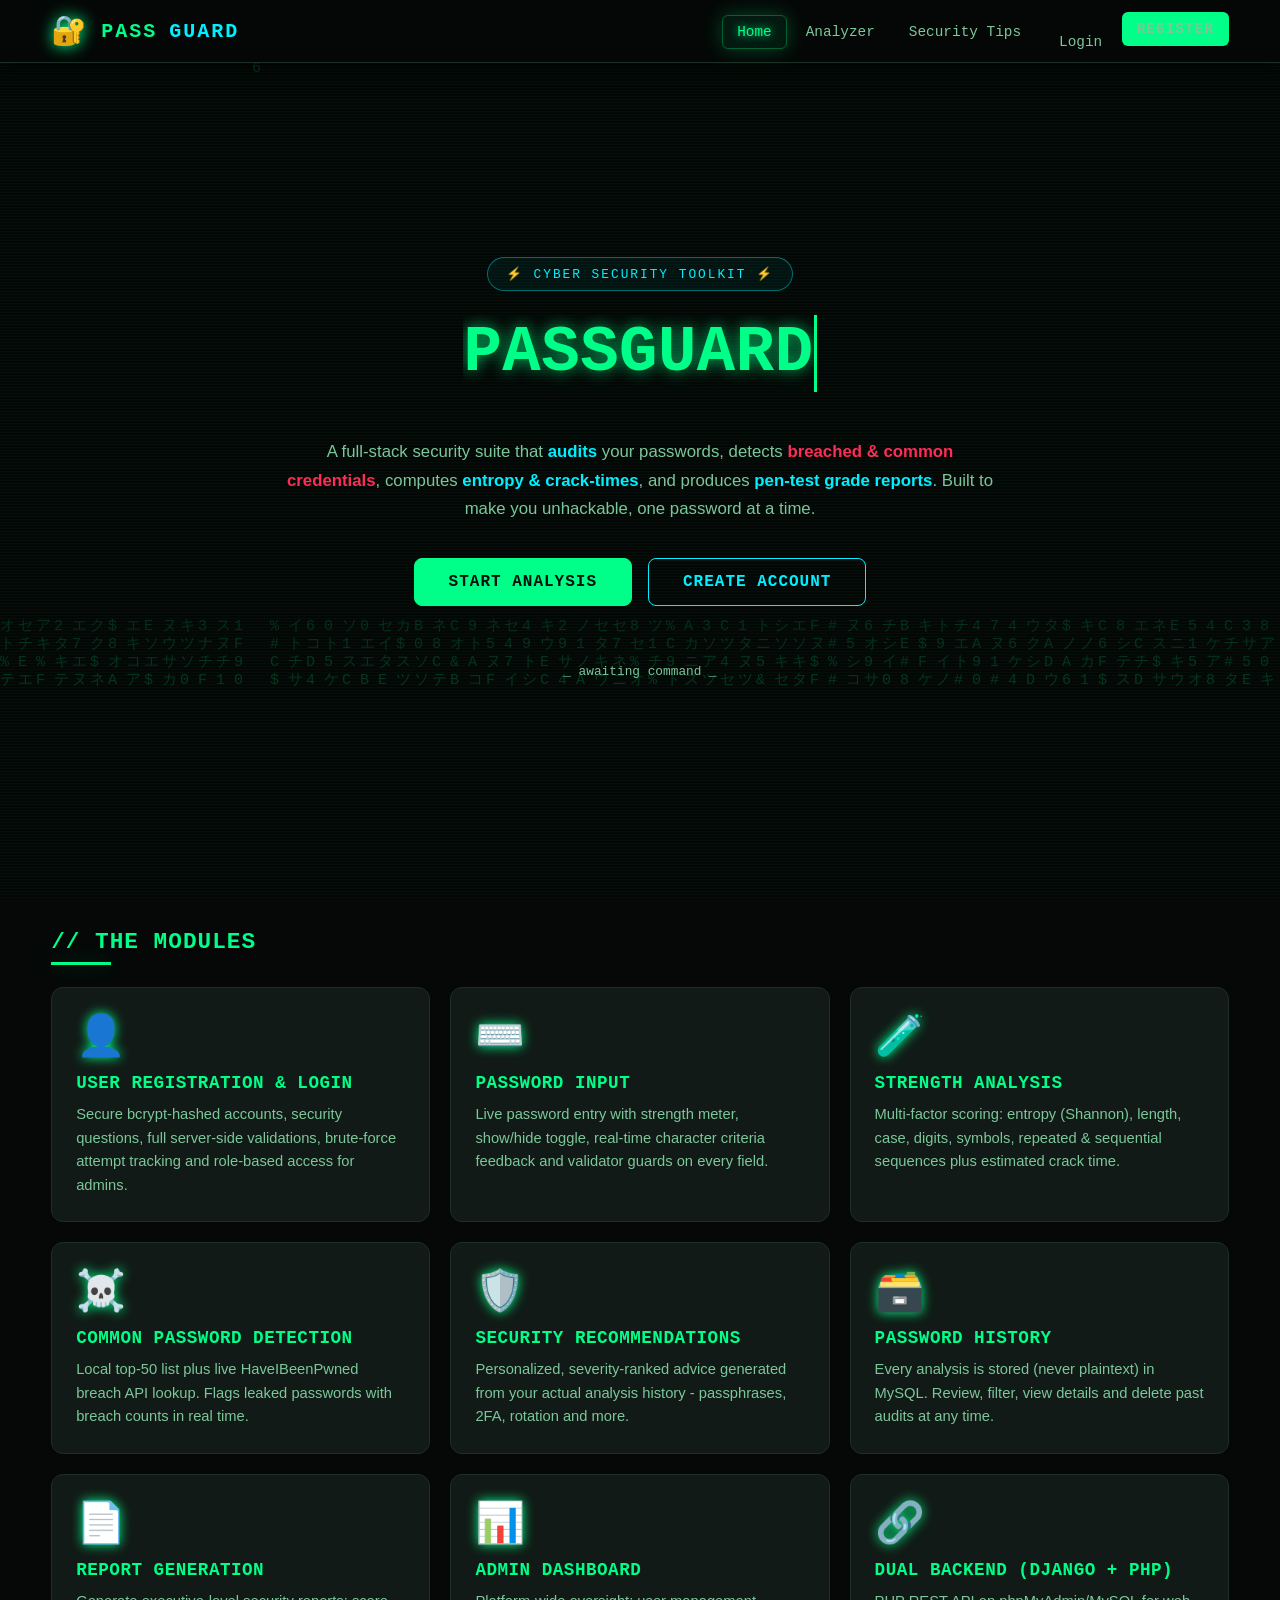
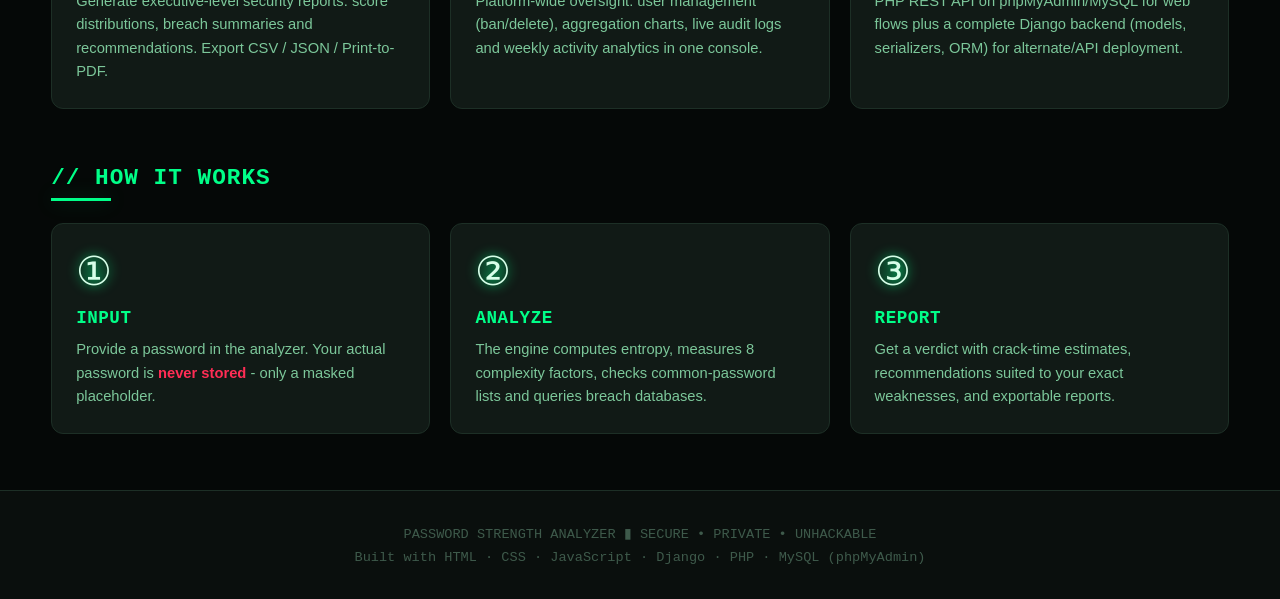
==== frontend/index.html @ cce9795c "Initial commit: PassGuard password strength analyzer" ====
﻿<!DOCTYPE html>
<html lang="en">
<head>
  <meta charset="UTF-8">
  <meta name="viewport" content="width=device-width, initial-scale=1.0">
  <title>PassGuard :: Password Strength Analyzer</title>
  <link rel="stylesheet" href="css/style.css">
  <link rel="icon" href="images/logo.svg" type="image/svg+xml">
</head>
<body>
  <canvas id="matrix-canvas" class="matrix-bg"></canvas>
  <div class="scanlines"></div>

  <nav class="navbar">
    <a class="brand" href="index.html"><span class="brand-icon">🔐</span> Pass<span style="color:var(--neon-cyan)">Guard</span></a>
    <ul class="nav-links" id="nav-links">
      <li><a href="index.html" class="active">Home</a></li>
      <li><a href="analyzer.html">Analyzer</a></li>
      <li><a href="recommendations.html">Security Tips</a></li>
      <li id="nav-admin" style="display:none;"><a href="admin_dashboard.html" style="color:var(--toxic-red)">Admin</a></li>
      <li><span id="user-badge" class="terminal-text muted" style="font-size:.75rem;"></span></li>
      <li id="nav-auth-area"></li>
    </ul>
    <button class="burger" onclick="document.getElementById('nav-links').classList.toggle('open')"><span></span><span></span><span></span></button>
  </nav>

  <section class="hero">
    <div class="hero-badge">⚡ CYBER SECURITY TOOLKIT ⚡</div>
    <h1><span class="typewriter" id="typewriter-text" data-text="PASSGUARD"></span></h1>
    <p>
      A full-stack security suite that <b class="cyan-text">audits</b> your passwords, detects
      <b class="danger">breached &amp; common credentials</b>, computes
      <b class="cyan-text">entropy &amp; crack-times</b>, and produces
      <b class="cyan-text">pen-test grade reports</b>. Built to make you
      unhackable, one password at a time.
    </p>
    <div style="display:flex; gap:16px; flex-wrap:wrap; justify-content:center; margin-top:10px;">
      <a href="analyzer.html" class="btn btn-solid btn-lg">START ANALYSIS</a>
      <a href="register.html" class="btn btn-cyan btn-lg">CREATE ACCOUNT</a>
    </div>
    <div class="terminal-text muted" style="margin-top:34px; font-size:.8rem;">
      <span class="blink">_</span> awaiting command <span class="blink">_</span>
    </div>
  </section>

  <section class="section">
    <h2 class="section-title">// THE MODULES</h2>
    <div class="grid grid-3">
      <div class="card animate-in delay-1">
        <span class="card-icon">👤</span>
        <h3>USER REGISTRATION &amp; LOGIN</h3>
        <p>Secure bcrypt-hashed accounts, security questions, full server-side validations, brute-force attempt tracking and role-based access for admins.</p>
      </div>
      <div class="card animate-in delay-2">
        <span class="card-icon">⌨️</span>
        <h3>PASSWORD INPUT</h3>
        <p>Live password entry with strength meter, show/hide toggle, real-time character criteria feedback and validator guards on every field.</p>
      </div>
      <div class="card animate-in delay-3">
        <span class="card-icon">🧪</span>
        <h3>STRENGTH ANALYSIS</h3>
        <p>Multi-factor scoring: entropy (Shannon), length, case, digits, symbols, repeated &amp; sequential sequences plus estimated crack time.</p>
      </div>
      <div class="card animate-in delay-2">
        <span class="card-icon">☠️</span>
        <h3>COMMON PASSWORD DETECTION</h3>
        <p>Local top-50 list plus live HaveIBeenPwned breach API lookup. Flags leaked passwords with breach counts in real time.</p>
      </div>
      <div class="card animate-in delay-3">
        <span class="card-icon">🛡️</span>
        <h3>SECURITY RECOMMENDATIONS</h3>
        <p>Personalized, severity-ranked advice generated from your actual analysis history - passphrases, 2FA, rotation and more.</p>
      </div>
      <div class="card animate-in delay-4">
        <span class="card-icon">🗃️</span>
        <h3>PASSWORD HISTORY</h3>
        <p>Every analysis is stored (never plaintext) in MySQL. Review, filter, view details and delete past audits at any time.</p>
      </div>
      <div class="card animate-in delay-3">
        <span class="card-icon">📄</span>
        <h3>REPORT GENERATION</h3>
        <p>Generate executive-level security reports: score distributions, breach summaries and recommendations. Export CSV / JSON / Print-to-PDF.</p>
      </div>
      <div class="card animate-in delay-4">
        <span class="card-icon">📊</span>
        <h3>ADMIN DASHBOARD</h3>
        <p>Platform-wide oversight: user management (ban/delete), aggregation charts, live audit logs and weekly activity analytics in one console.</p>
      </div>
      <div class="card animate-in delay-5">
        <span class="card-icon">🔗</span>
        <h3>DUAL BACKEND (DJANGO + PHP)</h3>
        <p>PHP REST API on phpMyAdmin/MySQL for web flows plus a complete Django backend (models, serializers, ORM) for alternate/API deployment.</p>
      </div>
    </div>
  </section>

  <section class="section" style="padding-top:0;">
    <h2 class="section-title">// HOW IT WORKS</h2>
    <div class="grid grid-3">
      <div class="card">
        <span class="card-icon">①</span>
        <h3>INPUT</h3>
        <p>Provide a password in the analyzer. Your actual password is <b class="danger">never stored</b> - only a masked placeholder.</p>
      </div>
      <div class="card">
        <span class="card-icon">②</span>
        <h3>ANALYZE</h3>
        <p>The engine computes entropy, measures 8 complexity factors, checks common-password lists and queries breach databases.</p>
      </div>
      <div class="card">
        <span class="card-icon">③</span>
        <h3>REPORT</h3>
        <p>Get a verdict with crack-time estimates, recommendations suited to your exact weaknesses, and exportable reports.</p>
      </div>
    </div>
  </section>

  <footer class="footer">
<p>PASSWORD STRENGTH ANALYZER <span class="blink">▮</span> SECURE • PRIVATE • UNHACKABLE</p>
    <p style="margin-top:8px;">Built with HTML · CSS · JavaScript · Django · PHP · MySQL (phpMyAdmin)</p>
  </footer>

  <script src="js/common.js"></script>
</body>
</html>
---- frontend/css/style.css ----
/* ============================================================
   PASSWORD STRENGTH ANALYZER - HACKING THEME STYLESHEET
   Colors: Matrix green, neon cyan, terminal black, toxic red
   ============================================================ */

:root {
  --bg-deep: #050807;
  --bg-dark: #0a0f0d;
  --bg-panel: #0e1411;
  --bg-card: #111a16;
  --border-glow: #1d2f26;
  --matrix-green: #00ff88;
  --matrix-green-dim: #00cc6a;
  --neon-cyan: #00f0ff;
  --toxic-red: #ff2d55;
  --warning-amber: #ffb020;
  --text-primary: #d7ffe9;
  --text-secondary: #7cc79a;
  --text-muted: #3e5a4b;
  --shadow-green: 0 0 20px rgba(0, 255, 136, 0.25);
  --shadow-cyan: 0 0 25px rgba(0, 240, 255, 0.3);
  --font-terminal: 'Courier New', 'Consolas', monospace;
  --font-body: 'Segoe UI', 'Roboto', Arial, sans-serif;
}

* {
  margin: 0;
  padding: 0;
  box-sizing: border-box;
}

html {
  scroll-behavior: smooth;
}

body {
  background: var(--bg-deep);
  color: var(--text-primary);
  font-family: var(--font-body);
  min-height: 100vh;
  overflow-x: hidden;
  position: relative;
}

/* ---------- Matrix falling code background ---------- */
.matrix-bg {
  position: fixed;
  top: 0;
  left: 0;
  width: 100%;
  height: 100%;
  z-index: -2;
  opacity: 0.18;
  pointer-events: none;
}

/* ---------- Scanline overlay ---------- */
.scanlines {
  position: fixed;
  top: 0;
  left: 0;
  width: 100%;
  height: 100%;
  z-index: -1;
  pointer-events: none;
  background: repeating-linear-gradient(
    to bottom,
    rgba(0, 255, 136, 0.035) 0px,
    rgba(0, 255, 136, 0.035) 1px,
    transparent 1px,
    transparent 3px
  );
  animation: scanMove 8s linear infinite;
}

@keyframes scanMove {
  0% { background-position: 0 0; }
  100% { background-position: 0 100px; }
}

/* ---------- Glitch / blink cursor ---------- */
.blink {
  animation: blinker 1s step-end infinite;
}

@keyframes blinker {
  50% { opacity: 0; }
}

/* ---------- Fade / slide in animations ---------- */
@keyframes fadeInUp {
  from { opacity: 0; transform: translateY(28px); }
  to { opacity: 1; transform: translateY(0); }
}

@keyframes fadeIn {
  from { opacity: 0; }
  to { opacity: 1; }
}

@keyframes pulseGlow {
  0%, 100% { box-shadow: 0 0 12px rgba(0, 255, 136, 0.35); }
  50% { box-shadow: 0 0 30px rgba(0, 255, 136, 0.65); }
}

@keyframes typing {
  from { width: 0; }
  to { width: 100%; }
}

@keyframes scanLine {
  0% { transform: translateY(-100%); }
  100% { transform: translateY(100%); }
}

.animate-in {
  animation: fadeInUp 0.7s ease both;
}

.delay-1 { animation-delay: 0.1s; }
.delay-2 { animation-delay: 0.2s; }
.delay-3 { animation-delay: 0.3s; }
.delay-4 { animation-delay: 0.4s; }
.delay-5 { animation-delay: 0.5s; }

/* ---------- Typography ---------- */
h1, h2, h3, h4 {
  font-weight: 700;
  letter-spacing: 0.5px;
}

.section-title {
  font-family: var(--font-terminal);
  color: var(--matrix-green);
  text-transform: uppercase;
  font-size: 1.42rem;
  position: relative;
  padding-bottom: 10px;
  margin-bottom: 22px;
  letter-spacing: 1px;
  animation: fadeInUp 0.6s ease both;
}

.section-title::after {
  content: '';
  position: absolute;
  left: 0;
  bottom: 0;
  width: 60px;
  height: 3px;
  background: var(--matrix-green);
  box-shadow: var(--shadow-green);
  animation: pulseGlow 2.2s ease-in-out infinite;
}

.terminal-text {
  font-family: var(--font-terminal);
}

.matrix-green { color: var(--matrix-green) !important; }

.muted { color: var(--text-secondary); }
.danger { color: var(--toxic-red); }
.cyan-text { color: var(--neon-cyan); }

/* ---------- Navbar ---------- */
.navbar {
  position: sticky;
  top: 0;
  z-index: 1000;
  background: rgba(5, 8, 7, 0.92);
  backdrop-filter: blur(12px);
  border-bottom: 1px solid var(--border-glow);
  padding: 12px 4%;
  display: flex;
  align-items: center;
  justify-content: space-between;
  box-shadow: 0 4px 25px rgba(0, 0, 0, 0.6);
}

.brand {
  display: flex;
  align-items: center;
  gap: 12px;
  color: var(--matrix-green);
  font-family: var(--font-terminal);
  font-size: 1.25rem;
  font-weight: bold;
  text-decoration: none;
  text-transform: uppercase;
  letter-spacing: 2px;
}

.brand-icon {
  font-size: 1.8rem;
  filter: drop-shadow(0 0 8px var(--matrix-green));
  animation: pulseGlow 2s ease-in-out infinite;
}

.nav-links {
  display: flex;
  gap: 4px;
  align-items: center;
  list-style: none;
  flex-wrap: wrap;
}

.nav-links a {
  color: var(--text-secondary);
  text-decoration: none;
  padding: 8px 14px;
  border-radius: 6px;
  font-size: 0.9rem;
  font-family: var(--font-terminal);
  transition: all 0.25s ease;
  border: 1px solid transparent;
  white-space: nowrap;
}

.nav-links a:hover,
.nav-links a.active {
  color: var(--matrix-green);
  background: rgba(0, 255, 136, 0.08);
  border: 1px solid rgba(0, 255, 136, 0.3);
  box-shadow: var(--shadow-green);
  text-shadow: 0 0 8px var(--matrix-green);
}

.burger {
  display: none;
  flex-direction: column;
  gap: 5px;
  cursor: pointer;
  background: transparent;
  border: none;
}

.burger span {
  width: 26px;
  height: 3px;
  background: var(--matrix-green);
  border-radius: 2px;
}

/* ---------- Hero ---------- */
.hero {
  min-height: 90vh;
  display: flex;
  align-items: center;
  justify-content: center;
  text-align: center;
  padding: 60px 5%;
  flex-direction: column;
  gap: 24px;
  position: relative;
}

.hero h1 {
  font-family: var(--font-terminal);
  font-size: clamp(2.2rem, 5vw, 4rem);
  color: var(--matrix-green);
  text-shadow: 0 0 15px rgba(0, 255, 136, 0.7);
  text-transform: uppercase;
  line-height: 1.2;
}

.hero h1 .typewriter {
  display: inline-block;
  overflow: hidden;
  white-space: nowrap;
  border-right: 3px solid var(--matrix-green);
  animation: typing 3s steps(30) 1s 1 normal both, blinker 0.8s step-end infinite;
  max-width: 100%;
}

.hero p {
  max-width: 720px;
  color: var(--text-secondary);
  font-size: 1.05rem;
  line-height: 1.7;
}

.hero-badge {
  font-family: var(--font-terminal);
  font-size: 0.8rem;
  color: var(--neon-cyan);
  border: 1px solid rgba(0, 240, 255, 0.4);
  padding: 8px 18px;
  border-radius: 50px;
  background: rgba(0, 240, 255, 0.05);
  letter-spacing: 2px;
  animation: pulseGlow 2.5s ease-in-out infinite;
}

/* ---------- Buttons ---------- */
.btn {
  display: inline-block;
  padding: 11px 24px;
  border-radius: 8px;
  font-family: var(--font-terminal);
  font-size: 0.9rem;
  font-weight: bold;
  letter-spacing: 1px;
  text-transform: uppercase;
  cursor: pointer;
  border: 1px solid var(--matrix-green);
  color: var(--matrix-green);
  background: transparent;
  text-decoration: none;
  transition: all 0.3s ease;
  position: relative;
  overflow: hidden;
}

.btn::after {
  content: '';
  position: absolute;
  inset: 0;
  background: linear-gradient(120deg, transparent, rgba(0, 255, 136, 0.15), transparent);
  transform: translateX(-120%);
  transition: transform 0.5s ease;
}

.btn:hover::after {
  transform: translateX(120%);
}

.btn:hover {
  background: rgba(0, 255, 136, 0.12);
  box-shadow: var(--shadow-green);
  transform: translateY(-2px);
}

.btn-solid {
  background: var(--matrix-green);
  color: #04100a;
}

.btn-solid:hover {
  color: #04100a;
  box-shadow: 0 0 30px rgba(0, 255, 136, 0.6);
}

.btn-cyan {
  border-color: var(--neon-cyan);
  color: var(--neon-cyan);
}

.btn-cyan:hover {
  background: rgba(0, 240, 255, 0.1);
  box-shadow: var(--shadow-cyan);
}

.btn-red {
  border-color: var(--toxic-red);
  color: var(--toxic-red);
}

.btn-red:hover {
  background: rgba(255, 45, 85, 0.1);
  box-shadow: 0 0 20px rgba(255, 45, 85, 0.35);
}

.btn-sm {
  padding: 7px 14px;
  font-size: 0.78rem;
}

.btn-lg {
  padding: 14px 34px;
  font-size: 1rem;
}

/* ---------- Cards ---------- */
.card {
  background: var(--bg-card);
  border: 1px solid var(--border-glow);
  border-radius: 12px;
  padding: 24px;
  position: relative;
  transition: all 0.3s ease;
  overflow: hidden;
}

.card::before {
  content: '';
  position: absolute;
  top: 0;
  left: -100%;
  width: 100%;
  height: 2px;
  background: linear-gradient(90deg, transparent, var(--matrix-green), transparent);
  transition: left 0.6s ease;
}

.card:hover::before {
  left: 100%;
}

.card:hover {
  transform: translateY(-5px);
  border-color: rgba(0, 255, 136, 0.4);
  box-shadow: var(--shadow-green);
}

.card-icon {
  font-size: 2.5rem;
  margin-bottom: 14px;
  display: inline-block;
  filter: drop-shadow(0 0 6px var(--matrix-green));
}

.card h3 {
  color: var(--matrix-green);
  margin-bottom: 10px;
  font-family: var(--font-terminal);
  font-size: 1.1rem;
}

.card p {
  color: var(--text-secondary);
  font-size: 0.92rem;
  line-height: 1.6;
}

/* ---------- Grid ---------- */
.grid {
  display: grid;
  gap: 20px;
}

.grid-3 {
  grid-template-columns: repeat(auto-fit, minmax(280px, 1fr));
}

.grid-2 {
  grid-template-columns: repeat(auto-fit, minmax(340px, 1fr));
}

/* ---------- Forms ---------- */
.form-container {
  max-width: 460px;
  margin: 30px auto;
  background: var(--bg-panel);
  border: 1px solid var(--border-glow);
  border-radius: 14px;
  padding: 28px;
  box-shadow: 0 0 40px rgba(0, 255, 136, 0.08);
  animation: fadeInUp 0.6s ease both;
  position: relative;
}

.form-container::before {
  content: '';
  position: absolute;
  top: 0;
  left: 0;
  right: 0;
  height: 3px;
  background: linear-gradient(90deg, var(--matrix-green), var(--neon-cyan), var(--toxic-red));
  border-radius: 14px 14px 0 0;
}

.form-group {
  margin-bottom: 14px;
  position: relative;
}

.form-group label {
  display: block;
  margin-bottom: 6px;
  font-family: var(--font-terminal);
  font-size: 0.8rem;
  color: var(--text-secondary);
  letter-spacing: 1px;
}

.form-group input,
.form-group select,
.form-group textarea {
  width: 100%;
  padding: 11px 14px;
  background: var(--bg-deep);
  border: 1px solid var(--border-glow);
  border-radius: 8px;
  color: var(--text-primary);
  font-family: var(--font-terminal);
  font-size: 0.95rem;
  transition: all 0.3s ease;
  outline: none;
}

.form-group input:focus,
.form-group select:focus,
.form-group textarea:focus {
  border-color: var(--matrix-green);
  box-shadow: var(--shadow-green);
}

.form-group input.invalid {
  border-color: var(--toxic-red);
  box-shadow: 0 0 12px rgba(255, 45, 85, 0.3);
  animation: shake 0.4s ease;
}

.form-group input.valid {
  border-color: var(--matrix-green);
}

@keyframes shake {
  0%, 100% { transform: translateX(0); }
  25% { transform: translateX(-6px); }
  75% { transform: translateX(6px); }
}

.input-wrapper {
  position: relative;
}

.input-wrapper .toggle-password {
  position: absolute;
  right: 12px;
  top: 50%;
  transform: translateY(-50%);
  background: transparent;
  border: none;
  color: var(--text-secondary);
  cursor: pointer;
  font-size: 1rem;
}

.error-msg {
  color: var(--toxic-red);
  font-size: 0.78rem;
  margin-top: 6px;
  font-family: var(--font-terminal);
  display: none;
}

.error-msg.show {
  display: block;
  animation: fadeIn 0.3s ease;
}

.form-link {
  text-align: center;
  margin-top: 14px;
  font-size: 0.88rem;
  color: var(--text-muted);
}

.form-link a {
  color: var(--neon-cyan);
  text-decoration: none;
}

.form-link a:hover {
  text-shadow: 0 0 8px var(--neon-cyan);
}

/* ---------- Password strength meter ---------- */
.strength-meter {
  margin-top: 10px;
  height: 10px;
  background: var(--bg-deep);
  border-radius: 50px;
  overflow: hidden;
  border: 1px solid var(--border-glow);
  position: relative;
}

.strength-fill {
  height: 100%;
  width: 0%;
  border-radius: 50px;
  transition: width 0.45s cubic-bezier(0.65, 0, 0.35, 1),
              background 0.4s ease, box-shadow 0.4s ease;
}

.strength-stats {
  display: flex;
  justify-content: space-between;
  align-items: center;
  margin-top: 12px;
  font-family: var(--font-terminal);
  font-size: 0.85rem;
}

.strength-label {
  font-weight: bold;
  letter-spacing: 1px;
}

.criteria-list {
  margin-top: 16px;
  list-style: none;
}

.criteria-list li {
  display: flex;
  align-items: center;
  gap: 10px;
  padding: 6px 0;
  font-size: 0.88rem;
  color: var(--text-secondary);
  transition: all 0.3s ease;
}

.criteria-list li .crit-icon {
  width: 20px;
  text-align: center;
  transition: all 0.3s ease;
}

.criteria-list li.pass {
  color: var(--matrix-green);
}

.criteria-list li.fail {
  color: var(--toxic-red);
}

/* ---------- Analyzer page ---------- */
.analyzer-layout {
  display: grid;
  grid-template-columns: 1.2fr 0.8fr;
  gap: 30px;
  max-width: 1100px;
  margin: 40px auto;
  padding: 0 5%;
}

.analyzer-panel {
  background: var(--bg-panel);
  border: 1px solid var(--border-glow);
  border-radius: 14px;
  padding: 28px;
  animation: fadeInUp 0.6s ease both;
}

.analyzer-panel h2 {
  font-family: var(--font-terminal);
  color: var(--matrix-green);
  margin-bottom: 20px;
  font-size: 1.25rem;
  text-transform: uppercase;
  letter-spacing: 1px;
}

.analysis-result {
  display: none;
}

.analysis-result.show {
  display: block;
  animation: fadeIn 0.5s ease;
}

.result-header {
  padding-bottom: 16px;
  border-bottom: 1px dashed var(--border-glow);
  margin-bottom: 18px;
}

.result-score {
  font-family: var(--font-terminal);
  font-size: 2.4rem;
  font-weight: bold;
}

.score-weak { color: var(--toxic-red); text-shadow: 0 0 12px rgba(255, 45, 85, 0.6); }
.score-medium { color: var(--warning-amber); text-shadow: 0 0 12px rgba(255, 176, 32, 0.6); }
.score-strong { color: var(--matrix-green); text-shadow: 0 0 12px rgba(0, 255, 136, 0.6); }
.score-excellent { color: var(--neon-cyan); text-shadow: 0 0 12px rgba(0, 240, 255, 0.6); }

/* ---------- Stat blocks ---------- */
.stats-grid {
  display: grid;
  grid-template-columns: repeat(auto-fit, minmax(120px, 1fr));
  gap: 12px;
  margin: 16px 0;
}

.result-head {
  grid-template-columns: repeat(2, minmax(120px, 1fr));
  margin: 0;
}

.result-stats {
  grid-template-columns: repeat(3, minmax(120px, 1fr));
}

.stat-box {
  background: var(--bg-deep);
  border: 1px solid var(--border-glow);
  border-radius: 10px;
  padding: 14px 12px;
  text-align: center;
  display: flex;
  flex-direction: column;
  justify-content: center;
}

.stat-box .stat-value {
  font-family: var(--font-terminal);
  font-size: 1.5rem;
  font-weight: bold;
  color: var(--neon-cyan);
}

.stat-box .stat-label {
  font-size: 0.75rem;
  color: var(--text-muted);
  margin-top: 6px;
  text-transform: uppercase;
  letter-spacing: 1px;
}

/* ---------- Common password alert ---------- */
.common-alert {
  background: rgba(255, 45, 85, 0.08);
  border: 1px solid var(--toxic-red);
  border-radius: 10px;
  padding: 16px 20px;
  margin: 18px 0;
  display: none;
  align-items: center;
  gap: 14px;
  animation: pulseGlow 2s ease-in-out infinite;
}

.common-alert.show {
  display: flex;
}

.common-alert span {
  font-size: 1.4rem;
}

/* ---------- Tables ---------- */
.table-wrapper {
  overflow-x: auto;
  border: 1px solid var(--border-glow);
  border-radius: 10px;
  background: var(--bg-panel);
  width: 100%;
}

table {
  width: 100%;
  border-collapse: collapse;
  font-size: 0.88rem;
}

th {
  background: var(--bg-deep);
  color: var(--matrix-green);
  font-family: var(--font-terminal);
  text-transform: uppercase;
  letter-spacing: 1px;
  font-size: 0.76rem;
  padding: 12px 14px;
  text-align: left;
  border-bottom: 1px solid var(--border-glow);
}

td {
  padding: 11px 14px;
  border-bottom: 1px solid rgba(29, 47, 38, 0.5);
  color: var(--text-primary);
  vertical-align: middle;
}

.nowrap { white-space: nowrap; }

tr:hover td {
  background: rgba(0, 255, 136, 0.04);
}

.badge {
  display: inline-block;
  padding: 4px 14px;
  border-radius: 50px;
  font-family: var(--font-terminal);
  font-size: 0.75rem;
  font-weight: bold;
  letter-spacing: 1px;
  text-transform: uppercase;
}

.badge-weak { background: rgba(255, 45, 85, 0.15); color: var(--toxic-red); border: 1px solid var(--toxic-red); }
.badge-medium { background: rgba(255, 176, 32, 0.12); color: var(--warning-amber); border: 1px solid var(--warning-amber); }
.badge-strong { background: rgba(0, 255, 136, 0.12); color: var(--matrix-green); border: 1px solid var(--matrix-green); }
.badge-excellent { background: rgba(0, 240, 255, 0.12); color: var(--neon-cyan); border: 1px solid var(--neon-cyan); }
.badge-common { background: rgba(255, 45, 85, 0.2); color: #fff; border: 1px solid var(--toxic-red); }

/* ---------- Alerts / Toasts ---------- */
.alert {
  padding: 14px 18px;
  border-radius: 9px;
  margin-bottom: 18px;
  font-size: 0.9rem;
  display: none;
  font-family: var(--font-terminal);
  animation: fadeInUp 0.4s ease;
}

.alert.show { display: block; }

.alert-success {
  background: rgba(0, 255, 136, 0.1);
  border: 1px solid var(--matrix-green);
  color: var(--matrix-green);
}

.alert-error {
  background: rgba(255, 45, 85, 0.1);
  border: 1px solid var(--toxic-red);
  color: var(--toxic-red);
}

.alert-info {
  background: rgba(0, 240, 255, 0.1);
  border: 1px solid var(--neon-cyan);
  color: var(--neon-cyan);
}

.toast-container {
  position: fixed;
  bottom: 24px;
  right: 24px;
  z-index: 2000;
  display: flex;
  flex-direction: column;
  gap: 10px;
}

.toast {
  padding: 14px 22px;
  border-radius: 8px;
  font-family: var(--font-terminal);
  font-size: 0.85rem;
  max-width: 330px;
  animation: slideInRight 0.4s ease;
  box-shadow: 0 8px 30px rgba(0, 0, 0, 0.5);
}

@keyframes slideInRight {
  from { transform: translateX(120%); opacity: 0; }
  to { transform: translateX(0); opacity: 1; }
}

.toast-success { background: rgba(0, 80, 45, 0.95); border-left: 4px solid var(--matrix-green); color: var(--matrix-green); }
.toast-error { background: rgba(90, 15, 35, 0.95); border-left: 4px solid var(--toxic-red); color: var(--toxic-red); }
.toast-info { background: rgba(0, 50, 70, 0.95); border-left: 4px solid var(--neon-cyan); color: var(--neon-cyan); }

/* ---------- Section padding ---------- */
.section {
  padding: 56px 4%;
  max-width: 1280px;
  margin: 0 auto;
}

/* ---------- Stat counters (dashboard) ---------- */
.counter-card {
  text-align: center;
  background: var(--bg-panel);
  border: 1px solid var(--border-glow);
  border-radius: 12px;
  padding: 22px 16px;
  transition: all 0.3s ease;
}

.counter-card:hover {
  transform: translateY(-6px);
  box-shadow: var(--shadow-green);
}

.counter-card .counter {
  font-family: var(--font-terminal);
  font-size: 2rem;
  font-weight: bold;
  color: var(--matrix-green);
  text-shadow: 0 0 12px rgba(0, 255, 136, 0.5);
}

.counter-card .counter-label {
  color: var(--text-secondary);
  font-size: 0.85rem;
  letter-spacing: 1px;
  text-transform: uppercase;
  margin-top: 8px;
}

/* ---------- Charts ---------- */
.chart-container {
  background: var(--bg-panel);
  border: 1px solid var(--border-glow);
  border-radius: 12px;
  padding: 22px;
  margin-top: 20px;
}

.chart-container h3 {
  font-family: var(--font-terminal);
  color: var(--matrix-green);
  font-size: 0.95rem;
  letter-spacing: 1px;
  margin-bottom: 16px;
  text-transform: uppercase;
}

canvas {
  max-width: 100%;
  height: auto;
}

/* ---------- Terminal feed (admin) ---------- */
.terminal-feed {
  background: #020503;
  border: 1px solid var(--border-glow);
  border-radius: 12px;
  padding: 22px;
  font-family: var(--font-terminal);
  font-size: 0.82rem;
  max-height: 380px;
  overflow-y: auto;
  line-height: 1.9;
}

.terminal-feed .log-line::before {
  content: '>';
  color: var(--matrix-green);
  margin-right: 8px;
}

.terminal-feed .log-line {
  color: var(--text-secondary);
  animation: fadeIn 0.3s ease;
}

.terminal-feed .log-line.log-danger { color: var(--toxic-red); }
.terminal-feed .log-line.log-success { color: var(--matrix-green); }
.terminal-feed .log-line.log-info { color: var(--neon-cyan); }
.terminal-feed .log-line.log-warn { color: var(--warning-amber); }

.terminal-feed .log-time {
  color: var(--text-muted);
  margin-right: 10px;
}

/* ---------- Footer ---------- */
.footer {
  background: var(--bg-dark);
  border-top: 1px solid var(--border-glow);
  padding: 34px 5%;
  text-align: center;
  color: var(--text-muted);
  font-family: var(--font-terminal);
  font-size: 0.85rem;
}

.footer a {
  color: var(--matrix-green);
  text-decoration: none;
}

/* ---------- Progress / loading ---------- */
.loading {
  display: none;
  text-align: center;
  padding: 40px;
}

.loading.show { display: block; }

.typing-indicator span {
  display: inline-block;
  animation: typingDot 1.4s infinite;
}

.typing-indicator span:nth-child(2) { animation-delay: 0.2s; }
.typing-indicator span:nth-child(3) { animation-delay: 0.4s; }

@keyframes typingDot {
  0%, 60%, 100% { opacity: 0.2; transform: translateY(0); }
  30% { opacity: 1; transform: translateY(-4px); }
}

/* ---------- Recommendation chips ---------- */
.rec-item {
  display: flex;
  gap: 14px;
  padding: 18px;
  background: var(--bg-deep);
  border: 1px solid var(--border-glow);
  border-radius: 10px;
  margin-bottom: 14px;
  transition: all 0.3s ease;
}

.rec-item:hover {
  border-color: rgba(0, 240, 255, 0.4);
}

.rec-item .rec-icon {
  font-size: 1.4rem;
  flex-shrink: 0;
}

.rec-item .rec-title {
  color: var(--neon-cyan);
  font-family: var(--font-terminal);
  font-weight: bold;
  margin-bottom: 5px;
}

.rec-item .rec-desc {
  color: var(--text-secondary);
  font-size: 0.88rem;
  line-height: 1.6;
}

.severity-high { border-left: 4px solid var(--toxic-red); }
.severity-medium { border-left: 4px solid var(--warning-amber); }
.severity-low { border-left: 4px solid var(--neon-cyan); }

/* ---------- Tabs ---------- */
.tabs {
  display: flex;
  gap: 8px;
  margin-bottom: 26px;
  border-bottom: 1px solid var(--border-glow);
  padding-bottom: 12px;
  flex-wrap: wrap;
}

.tab-btn {
  padding: 10px 22px;
  background: transparent;
  border: 1px solid var(--border-glow);
  border-radius: 7px;
  color: var(--text-secondary);
  font-family: var(--font-terminal);
  font-size: 0.85rem;
  cursor: pointer;
  transition: all 0.3s ease;
  text-transform: uppercase;
  letter-spacing: 1px;
}

.tab-btn:hover {
  border-color: var(--matrix-green);
  color: var(--matrix-green);
}

.tab-btn.active {
  background: rgba(0, 255, 136, 0.12);
  border-color: var(--matrix-green);
  color: var(--matrix-green);
  box-shadow: var(--shadow-green);
}

.tab-content { display: none; animation: fadeIn 0.4s ease; }
.tab-content.active { display: block; }

/* ---------- Auth required / guests ---------- */
.auth-required {
  display: none;
}

body.logged-in .auth-required { display: flex; }
body:not(.logged-in) .guest-only { display: flex; }
body.logged-in .guest-only { display: none; }

/* ---------- Responsive ---------- */
@media (max-width: 900px) {
  .result-stats { grid-template-columns: repeat(2, minmax(120px, 1fr)); }

  .analyzer-layout {
    grid-template-columns: 1fr;
  }

  .nav-links {
    display: none;
    position: absolute;
    top: 100%;
    left: 0;
    right: 0;
    flex-direction: column;
    background: rgba(5, 8, 7, 0.98);
    padding: 20px;
    border-bottom: 1px solid var(--border-glow);
  }

  .nav-links.open { display: flex; }

  .burger { display: flex; }

  .hero h1 { font-size: 1.8rem; }
}

@media (max-width: 600px) {
  .section { padding: 44px 4%; }
  .form-container { padding: 26px 20px; margin: 30px 4%; }
  .stats-grid { grid-template-columns: repeat(2, 1fr); }
  .result-head, .result-stats { grid-template-columns: repeat(2, minmax(100px, 1fr)); }
  .analyzer-panel { padding: 22px 18px; }
  .card { padding: 20px 18px; }
  .counter-card { padding: 18px 10px; }
  .nav-links a { font-size: 0.85rem; }
  .hero { padding: 40px 6%; min-height: auto; }
  .footer { font-size: 0.78rem; }
}

/* ---------- Scrollbar ---------- */
::-webkit-scrollbar { width: 10px; }
::-webkit-scrollbar-track { background: var(--bg-deep); }
::-webkit-scrollbar-thumb {
  background: linear-gradient(var(--matrix-green-dim), var(--text-muted));
  border-radius: 50px;
}
::-webkit-scrollbar-thumb:hover { background: var(--matrix-green); }

/* ---------- Print (report) ---------- */
@media print {
  .navbar, .footer, .btn, .toast-container, .matrix-bg, .scanlines {
    display: none !important;
  }
  body { background: white; color: black; }
  .card, .chart-container, .table-wrapper, .analyzer-panel {
    border-color: #ccc;
    background: white;
    color: black;
  }
  .section-title { color: black; }
  .section-title::after { background: black; box-shadow: none; }
}

/* ---------- Danger zone / admin styles ---------- */
.user-row-inactive td { opacity: 0.5; }

.action-btn {
  padding: 6px 14px;
  font-family: var(--font-terminal);
  font-size: 0.75rem;
  border: 1px solid var(--border-glow);
  background: transparent;
  color: var(--text-secondary);
  border-radius: 6px;
  cursor: pointer;
  transition: all 0.25s ease;
  margin: 2px;
}

.action-btn:hover { color: var(--matrix-green); border-color: var(--matrix-green); }
.action-btn.danger-btn:hover { color: var(--toxic-red); border-color: var(--toxic-red); }

.empty-state {
  text-align: center;
  padding: 50px 20px;
  color: var(--text-muted);
  font-family: var(--font-terminal);
}
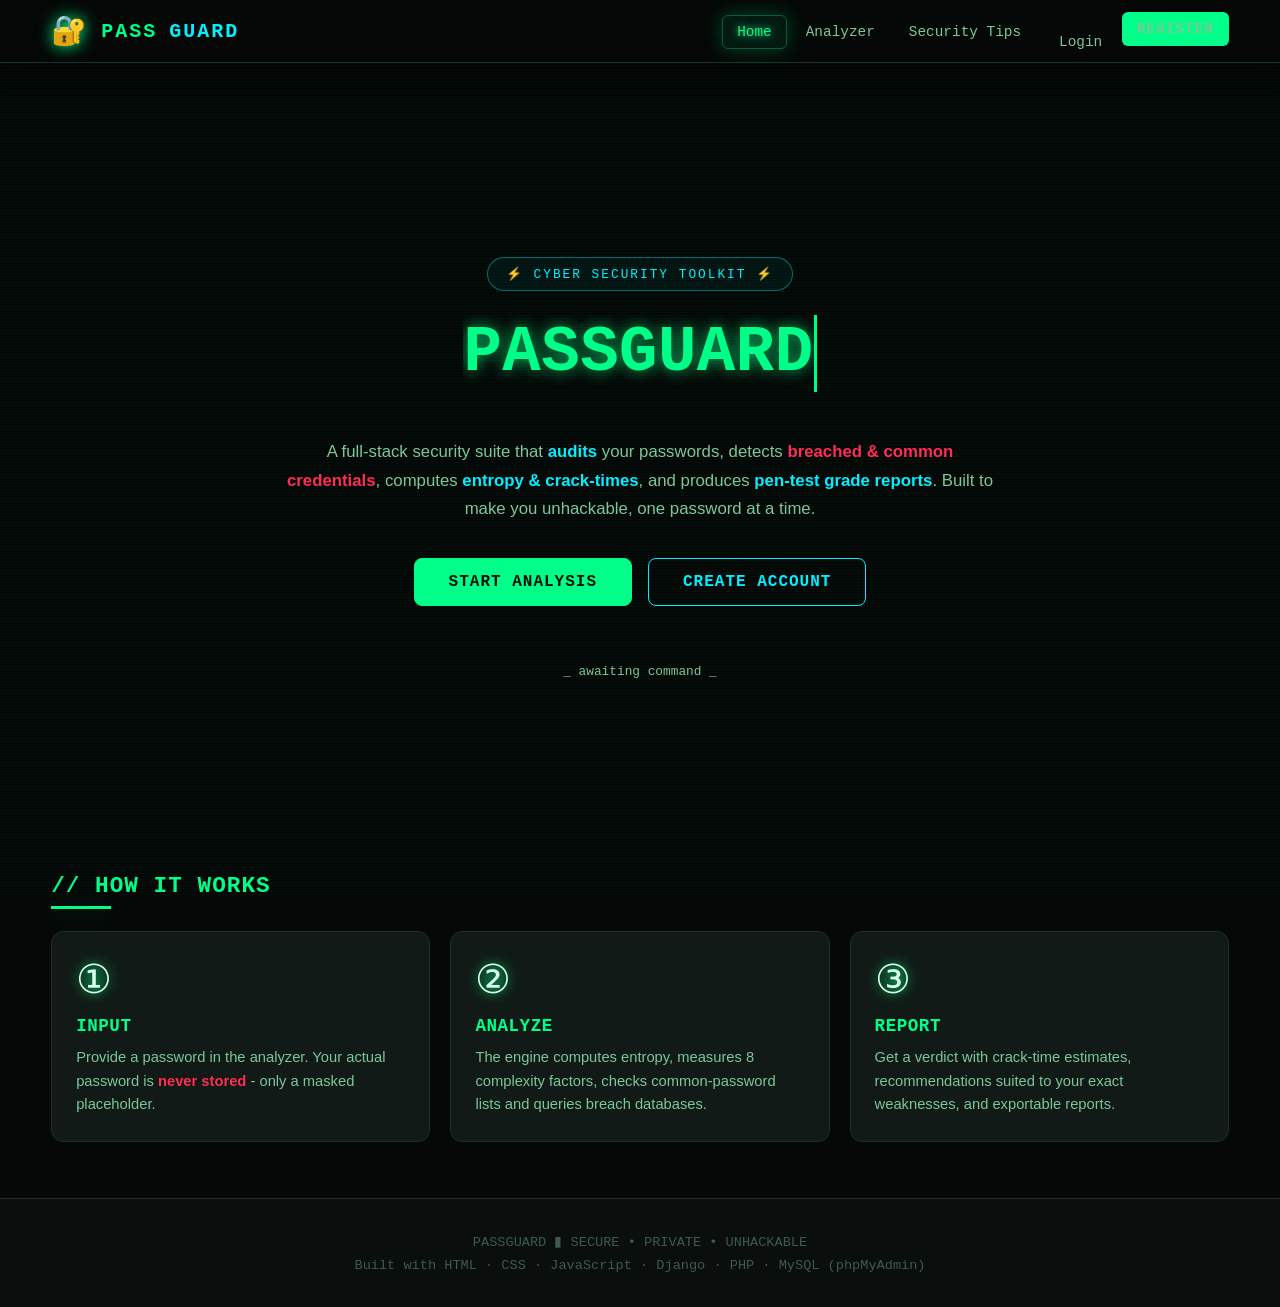
==== commit beca1489: "Complete PassGuard implementation: session API, PHP/Django sync, branding, GUI fixes" ====
--- a/frontend/index.html
+++ b/frontend/index.html
@@ -1,4 +1,4 @@
-﻿<!DOCTYPE html>
+<!DOCTYPE html>
 <html lang="en">
 <head>
   <meta charset="UTF-8">
@@ -43,58 +43,7 @@
     </div>
   </section>
 
-  <section class="section">
-    <h2 class="section-title">// THE MODULES</h2>
-    <div class="grid grid-3">
-      <div class="card animate-in delay-1">
-        <span class="card-icon">👤</span>
-        <h3>USER REGISTRATION &amp; LOGIN</h3>
-        <p>Secure bcrypt-hashed accounts, security questions, full server-side validations, brute-force attempt tracking and role-based access for admins.</p>
-      </div>
-      <div class="card animate-in delay-2">
-        <span class="card-icon">⌨️</span>
-        <h3>PASSWORD INPUT</h3>
-        <p>Live password entry with strength meter, show/hide toggle, real-time character criteria feedback and validator guards on every field.</p>
-      </div>
-      <div class="card animate-in delay-3">
-        <span class="card-icon">🧪</span>
-        <h3>STRENGTH ANALYSIS</h3>
-        <p>Multi-factor scoring: entropy (Shannon), length, case, digits, symbols, repeated &amp; sequential sequences plus estimated crack time.</p>
-      </div>
-      <div class="card animate-in delay-2">
-        <span class="card-icon">☠️</span>
-        <h3>COMMON PASSWORD DETECTION</h3>
-        <p>Local top-50 list plus live HaveIBeenPwned breach API lookup. Flags leaked passwords with breach counts in real time.</p>
-      </div>
-      <div class="card animate-in delay-3">
-        <span class="card-icon">🛡️</span>
-        <h3>SECURITY RECOMMENDATIONS</h3>
-        <p>Personalized, severity-ranked advice generated from your actual analysis history - passphrases, 2FA, rotation and more.</p>
-      </div>
-      <div class="card animate-in delay-4">
-        <span class="card-icon">🗃️</span>
-        <h3>PASSWORD HISTORY</h3>
-        <p>Every analysis is stored (never plaintext) in MySQL. Review, filter, view details and delete past audits at any time.</p>
-      </div>
-      <div class="card animate-in delay-3">
-        <span class="card-icon">📄</span>
-        <h3>REPORT GENERATION</h3>
-        <p>Generate executive-level security reports: score distributions, breach summaries and recommendations. Export CSV / JSON / Print-to-PDF.</p>
-      </div>
-      <div class="card animate-in delay-4">
-        <span class="card-icon">📊</span>
-        <h3>ADMIN DASHBOARD</h3>
-        <p>Platform-wide oversight: user management (ban/delete), aggregation charts, live audit logs and weekly activity analytics in one console.</p>
-      </div>
-      <div class="card animate-in delay-5">
-        <span class="card-icon">🔗</span>
-        <h3>DUAL BACKEND (DJANGO + PHP)</h3>
-        <p>PHP REST API on phpMyAdmin/MySQL for web flows plus a complete Django backend (models, serializers, ORM) for alternate/API deployment.</p>
-      </div>
-    </div>
-  </section>
-
-  <section class="section" style="padding-top:0;">
+<section class="section" style="padding-top:0;">
     <h2 class="section-title">// HOW IT WORKS</h2>
     <div class="grid grid-3">
       <div class="card">
@@ -116,7 +65,7 @@
   </section>
 
   <footer class="footer">
-<p>PASSWORD STRENGTH ANALYZER <span class="blink">▮</span> SECURE • PRIVATE • UNHACKABLE</p>
+<p>PASSGUARD <span class="blink">▮</span> SECURE • PRIVATE • UNHACKABLE</p>
     <p style="margin-top:8px;">Built with HTML · CSS · JavaScript · Django · PHP · MySQL (phpMyAdmin)</p>
   </footer>
 
--- a/frontend/css/style.css
+++ b/frontend/css/style.css
@@ -42,6 +42,16 @@
   position: relative;
 }
 
+:focus-visible {
+  outline: 2px solid var(--neon-cyan);
+  outline-offset: 3px;
+}
+
+button, input, select, textarea { font: inherit; }
+button { touch-action: manipulation; }
+input, select, textarea { min-width: 0; }
+canvas#strength-chart, canvas#report-chart, canvas#week-chart { max-width: 100%; height: auto; }
+
 /* ---------- Matrix falling code background ---------- */
 .matrix-bg {
   position: fixed;
@@ -429,6 +439,10 @@
   gap: 20px;
 }
 
+.grid > * {
+  min-width: 0;
+}
+
 .grid-3 {
   grid-template-columns: repeat(auto-fit, minmax(280px, 1fr));
 }
@@ -744,6 +758,7 @@
   border-radius: 10px;
   background: var(--bg-panel);
   width: 100%;
+  max-width: 100%;
 }
 
 table {
@@ -1111,6 +1126,34 @@
   .nav-links a { font-size: 0.85rem; }
   .hero { padding: 40px 6%; min-height: auto; }
   .footer { font-size: 0.78rem; }
+}
+
+/* Keep dense dashboard and analyzer content usable on narrow screens. */
+@media (max-width: 480px) {
+  .navbar { padding: 10px 4%; gap: 8px; }
+  .brand { min-width: 0; gap: 7px; font-size: 0.92rem; letter-spacing: 1px; }
+  .brand-icon { font-size: 1.35rem; }
+  .section { padding: 32px 4%; }
+  .section-title { font-size: 1.12rem; overflow-wrap: anywhere; }
+  .hero h1 { font-size: clamp(1.45rem, 8vw, 2rem); overflow-wrap: anywhere; }
+  .stats-grid, .result-head, .result-stats { grid-template-columns: minmax(0, 1fr); }
+  .stat-box, .card, .analyzer-panel, .chart-container { min-width: 0; }
+  .form-container { width: auto; margin: 20px 4%; padding: 22px 16px; }
+  .form-control, input, select, textarea { max-width: 100%; }
+  .btn { max-width: 100%; white-space: normal; }
+  .table-wrapper { max-width: 100%; }
+  .table-wrapper table { min-width: 680px; }
+  .modal-content { width: calc(100vw - 24px); max-height: calc(100dvh - 24px); overflow-y: auto; }
+  input, select, textarea { font-size: 16px; }
+}
+
+@media (prefers-reduced-motion: reduce) {
+  *, *::before, *::after {
+    scroll-behavior: auto !important;
+    animation-duration: 0.01ms !important;
+    animation-iteration-count: 1 !important;
+    transition-duration: 0.01ms !important;
+  }
 }
 
 /* ---------- Scrollbar ---------- */
@@ -1161,4 +1204,4 @@
   padding: 50px 20px;
   color: var(--text-muted);
   font-family: var(--font-terminal);
-}+}
